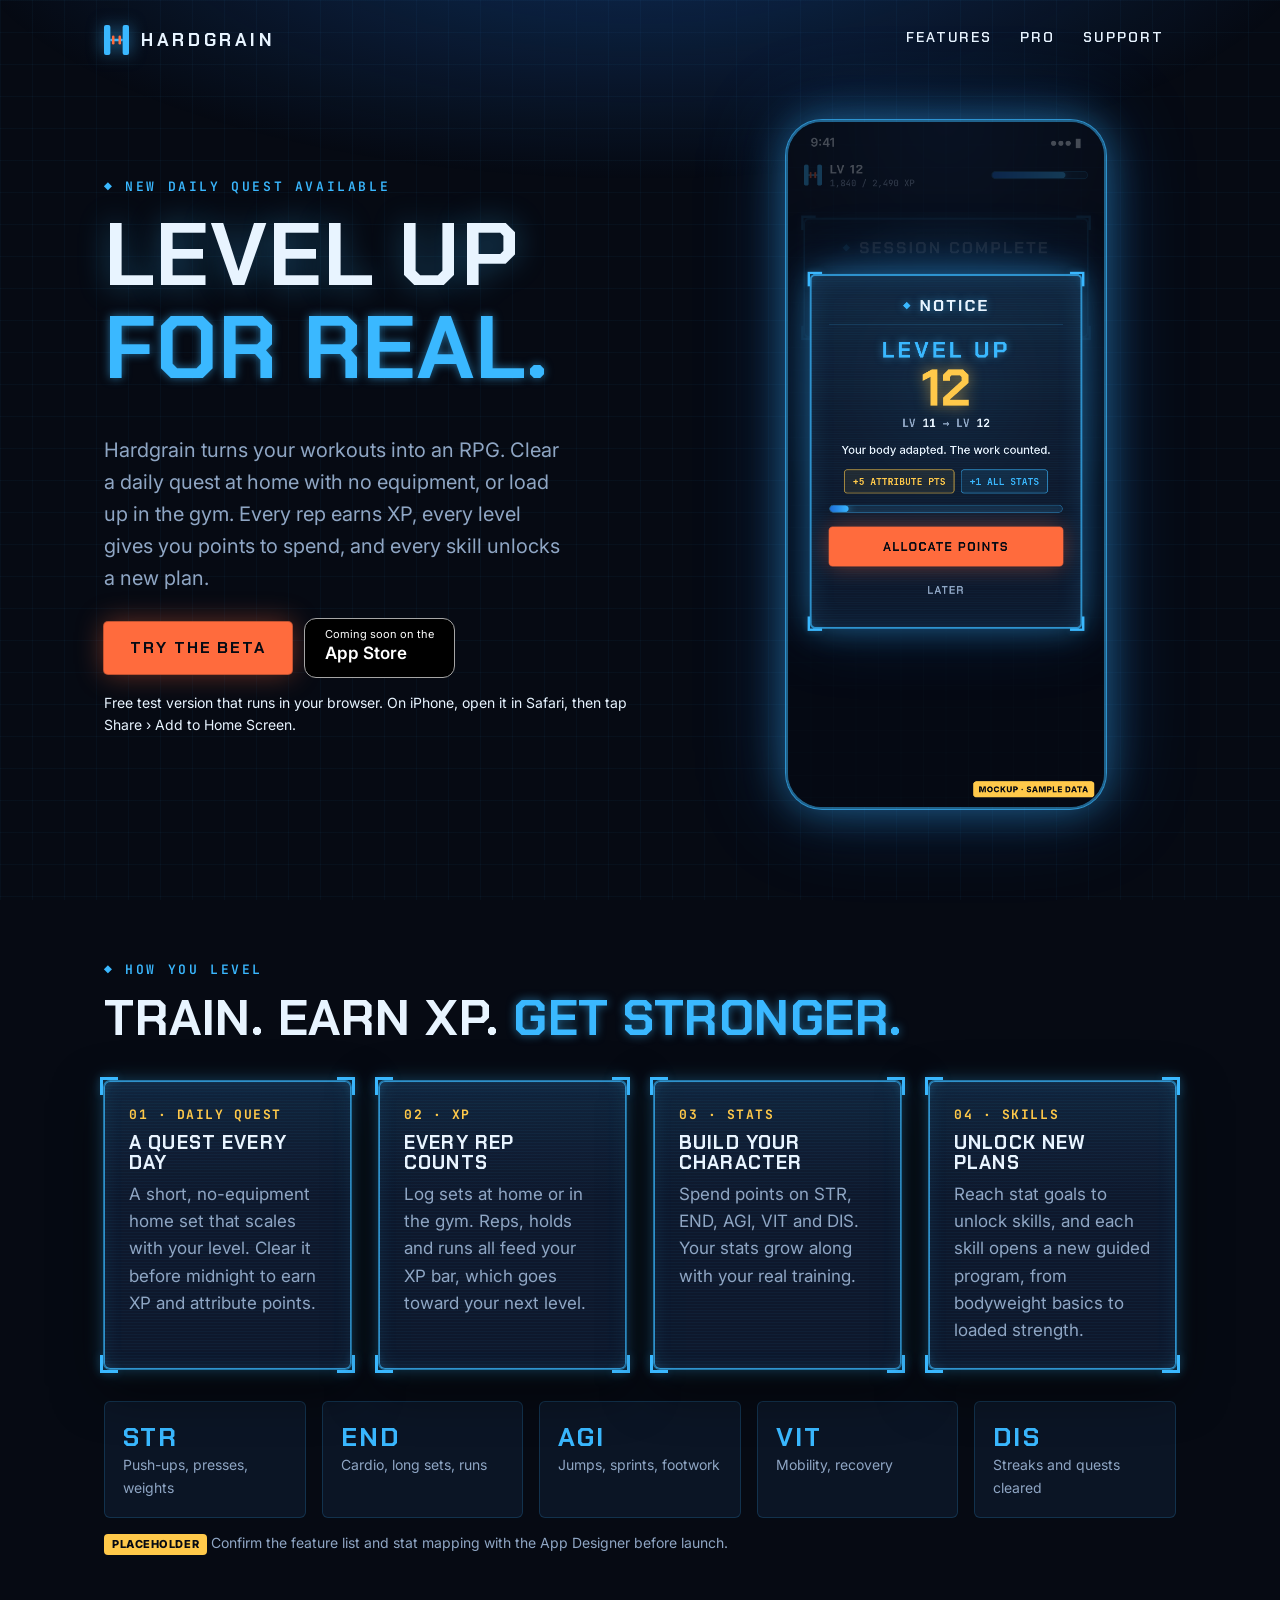
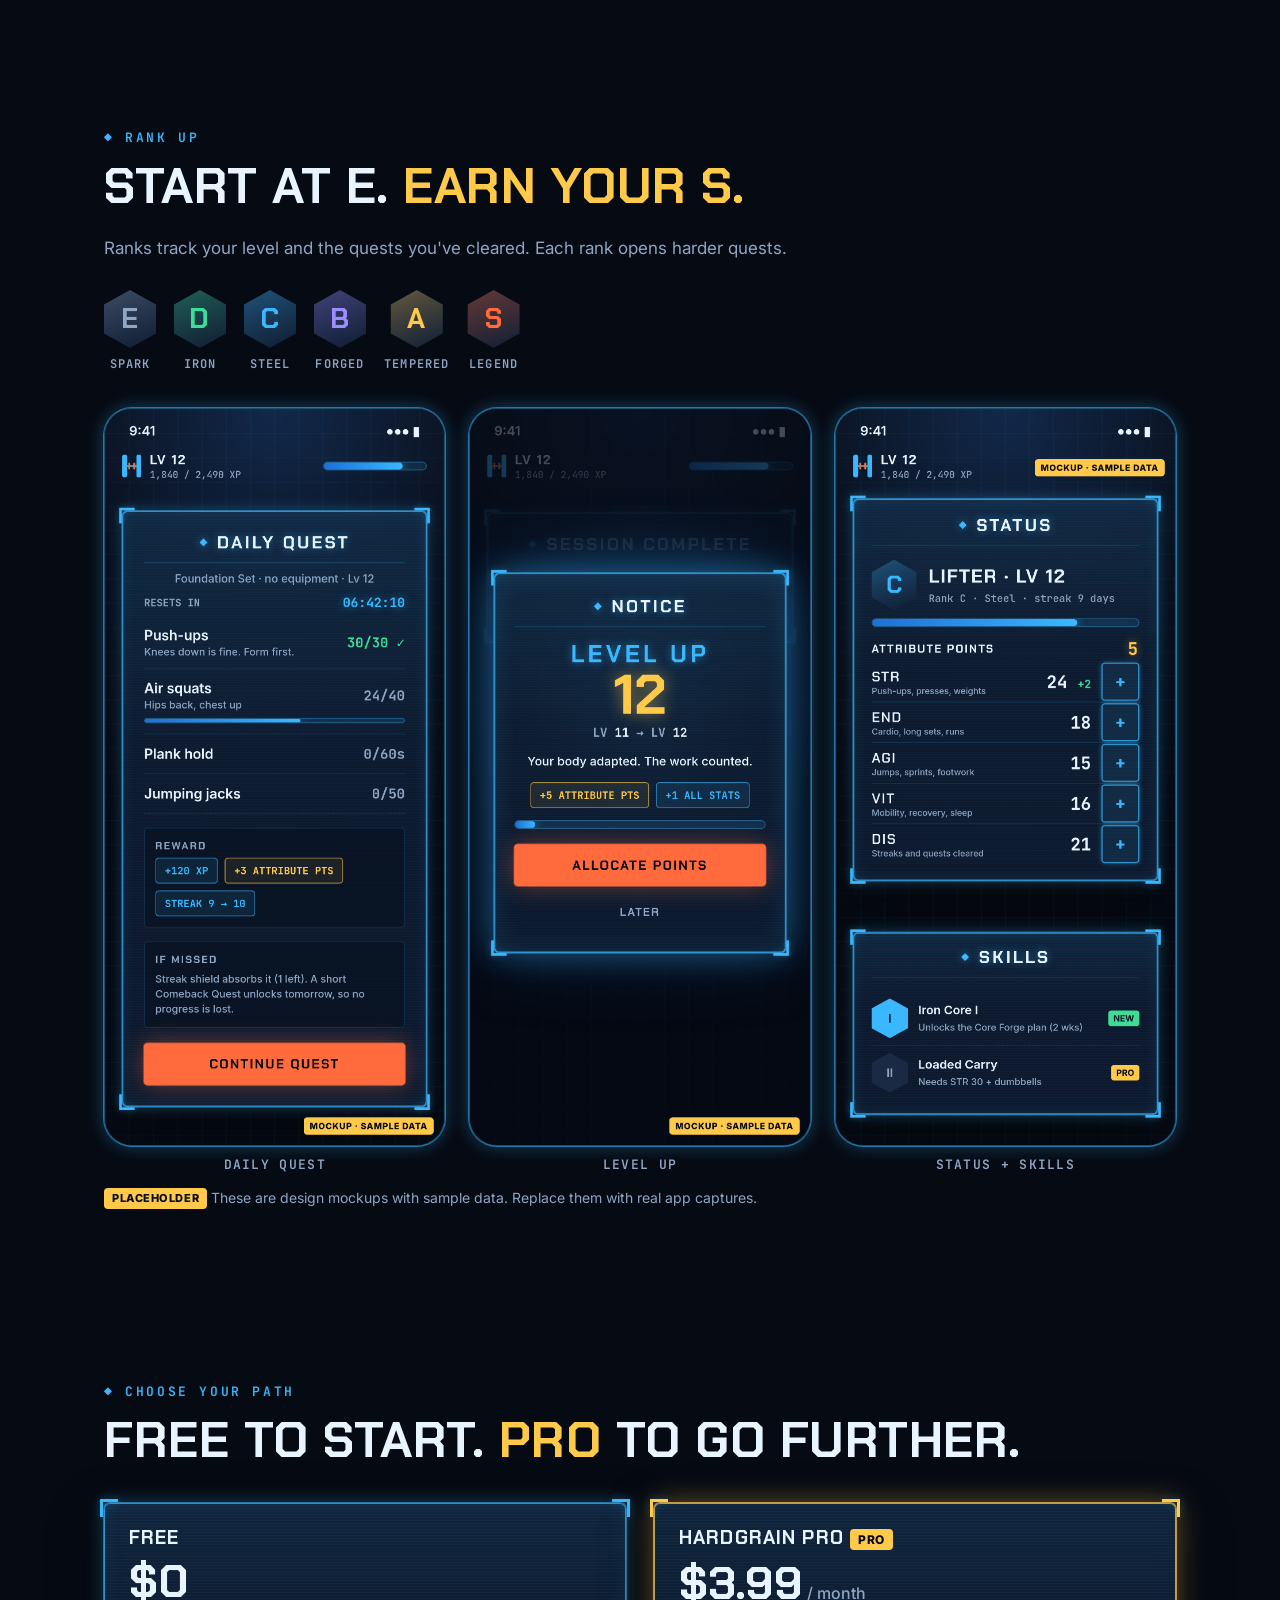
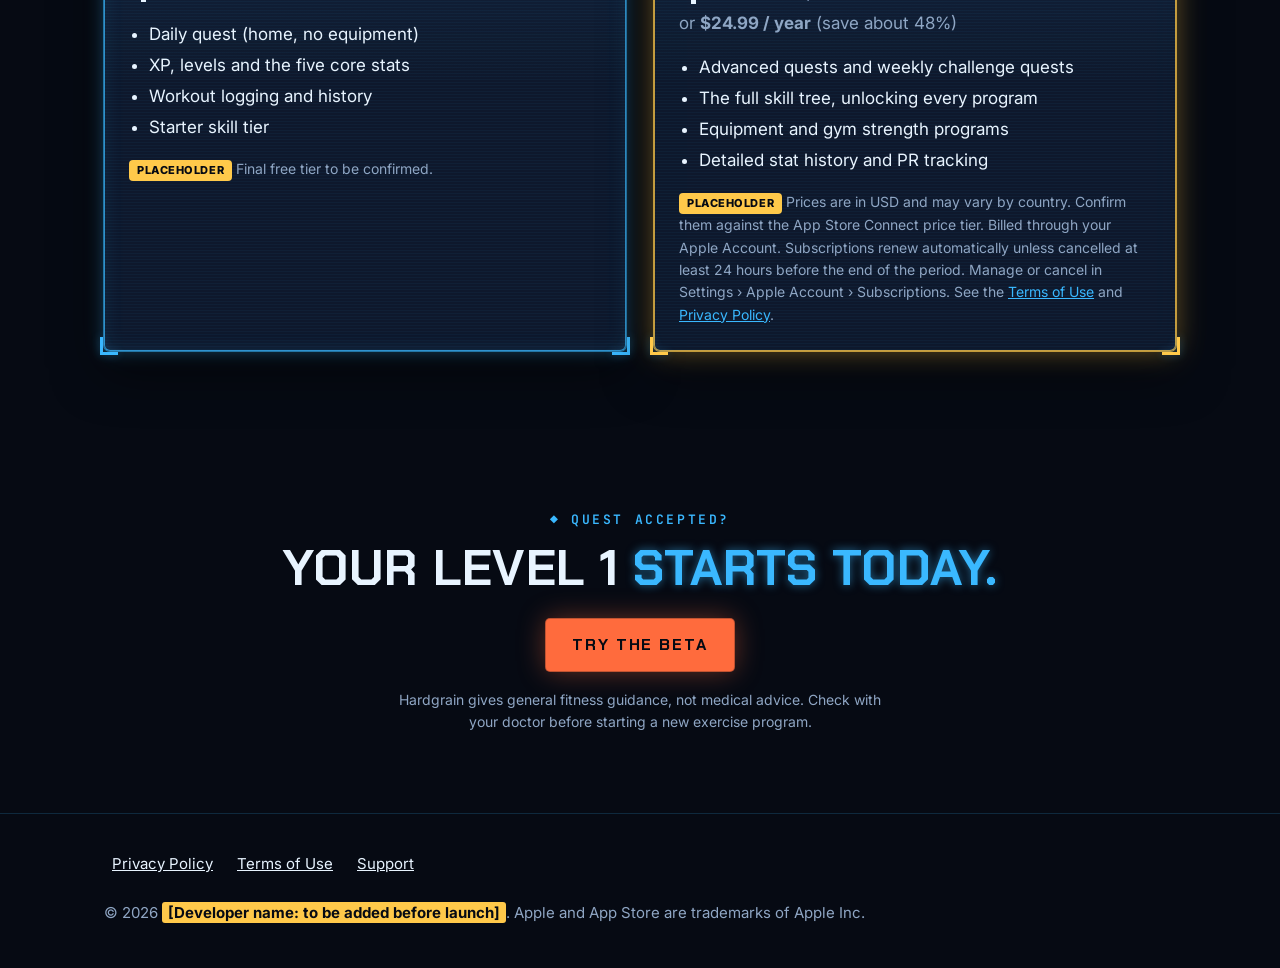
==== index.html @ fe922358 "Hardgrain beta" ====
<!doctype html><html lang="en"><head><meta charset="utf-8"><meta name="viewport" content="width=device-width,initial-scale=1"><link rel="preconnect" href="https://fonts.googleapis.com"><link rel="preconnect" href="https://fonts.gstatic.com" crossorigin><link href="https://fonts.googleapis.com/css2?family=Chakra+Petch:wght@500;600;700&family=Inter:wght@400..800&family=JetBrains+Mono:wght@500;700&display=swap" rel="stylesheet"><meta name="theme-color" content="#060A13"><link rel="stylesheet" href="styles.css"><link rel="icon" href="hardgrain-mark.svg" type="image/svg+xml"><link rel="apple-touch-icon" href="apple-touch-icon.png"><link rel="icon" type="image/png" sizes="32x32" href="favicon-32.png"><title>Hardgrain: Level Up Your Workouts</title><meta name="description" content="Hardgrain turns workouts into an RPG: daily quests, XP, stats and skills, at home or in the gym."></head><body>
<header class="wrap nav"><a class="brand" href="index.html"><img src="hardgrain-mark.svg" alt="" width="25" height="30">Hardgrain</a><nav aria-label="Main"><ul><li><a href="index.html#features">Features</a></li><li><a href="index.html#pro">Pro</a></li><li><a href="support.html">Support</a></li></ul></nav></header>
<main>
<section class="wrap hero" aria-labelledby="h" style="padding-top:40px">
 <div>
  <span class="eyebrow">◆ New daily quest available</span>
  <h1 id="h">Level up<br><span class="hl">for real.</span></h1>
  <p class="lede">Hardgrain turns your workouts into an RPG. Clear a daily quest at home with no equipment, or load up in the gym. Every rep earns XP, every level gives you points to spend, and every skill unlocks a new plan.</p>
  <div class="ctas"><a class="btn btn-primary" href="/app/">Try the beta</a><a class="badge" href="#" aria-label="App Store (coming soon)"><span><small>Coming soon on the</small>App Store</span></a></div>
  <p class="fine">Free test version that runs in your browser. On iPhone, open it in Safari, then tap Share › Add to Home Screen.</p>
 </div>
 <div class="shot"><img src="hardgrain-mockup-levelup-1179x2556.png" alt="Hardgrain level-up screen showing Level 12 and five attribute points to allocate" width="1179" height="2556"></div>
</section>

<section id="features" aria-labelledby="f"><div class="wrap">
 <span class="eyebrow">◆ How you level</span>
 <h2 id="f">Train. Earn XP. <span class="hl">Get stronger.</span></h2>
 <div class="grid">
  <div class="system-window"><span class="ic">01 · DAILY QUEST</span><h3>A quest every day</h3><p>A short, no-equipment home set that scales with your level. Clear it before midnight to earn XP and attribute points.</p></div>
  <div class="system-window"><span class="ic">02 · XP</span><h3>Every rep counts</h3><p>Log sets at home or in the gym. Reps, holds and runs all feed your XP bar, which goes toward your next level.</p></div>
  <div class="system-window"><span class="ic">03 · STATS</span><h3>Build your character</h3><p>Spend points on STR, END, AGI, VIT and DIS. Your stats grow along with your real training.</p></div>
  <div class="system-window"><span class="ic">04 · SKILLS</span><h3>Unlock new plans</h3><p>Reach stat goals to unlock skills, and each skill opens a new guided program, from bodyweight basics to loaded strength.</p></div>
 </div>
 <div class="stats" aria-label="Attributes">
  <div class="stat"><b>STR</b><span>Push-ups, presses, weights</span></div>
  <div class="stat"><b>END</b><span>Cardio, long sets, runs</span></div>
  <div class="stat"><b>AGI</b><span>Jumps, sprints, footwork</span></div>
  <div class="stat"><b>VIT</b><span>Mobility, recovery</span></div>
  <div class="stat"><b>DIS</b><span>Streaks and quests cleared</span></div>
 </div>
 <p class="fine muted"><span class="placeholder">Placeholder</span> Confirm the feature list and stat mapping with the App Designer before launch.</p>
</div></section>

<section aria-labelledby="r"><div class="wrap">
 <span class="eyebrow">◆ Rank up</span>
 <h2 id="r">Start at E. <span class="gold">Earn your S.</span></h2>
 <p class="muted">Ranks track your level and the quests you've cleared. Each rank opens harder quests.</p>
 <div class="ranks">
  <div><span class="rank-badge" data-rank="E">E</span>SPARK</div>
  <div><span class="rank-badge" data-rank="D">D</span>IRON</div>
  <div><span class="rank-badge" data-rank="C">C</span>STEEL</div>
  <div><span class="rank-badge" data-rank="B">B</span>FORGED</div>
  <div><span class="rank-badge" data-rank="A">A</span>TEMPERED</div>
  <div><span class="rank-badge" data-rank="S">S</span>LEGEND</div>
 </div>
 <div class="screens">
  <figure><img src="hardgrain-mockup-quest-1179x2556.png" alt="Daily quest window" loading="lazy" width="1179" height="2556"><figcaption>DAILY QUEST</figcaption></figure>
  <figure><img src="hardgrain-mockup-levelup-1179x2556.png" alt="Level-up notice" loading="lazy" width="1179" height="2556"><figcaption>LEVEL UP</figcaption></figure>
  <figure><img src="hardgrain-mockup-stats-1179x2556.png" alt="Status window with attribute points" loading="lazy" width="1179" height="2556"><figcaption>STATUS + SKILLS</figcaption></figure>
 </div>
 <p class="fine muted"><span class="placeholder">Placeholder</span> These are design mockups with sample data. Replace them with real app captures.</p>
</div></section>

<section id="pro" aria-labelledby="p"><div class="wrap">
 <span class="eyebrow">◆ Choose your path</span>
 <h2 id="p">Free to start. <span class="gold">Pro</span> to go further.</h2>
 <div class="plans">
  <div class="plan system-window"><h3>Free</h3><div class="price">$0</div><ul><li>Daily quest (home, no equipment)</li><li>XP, levels and the five core stats</li><li>Workout logging and history</li><li>Starter skill tier</li></ul><p class="fine muted"><span class="placeholder">Placeholder</span> Final free tier to be confirmed.</p></div>
  <div class="plan pro system-window"><h3>Hardgrain Pro <span class="pill">PRO</span></h3><div class="price">$3.99<small> / month</small></div><p>or <strong>$24.99 / year</strong> (save about 48%)</p><ul><li>Advanced quests and weekly challenge quests</li><li>The full skill tree, unlocking every program</li><li>Equipment and gym strength programs</li><li>Detailed stat history and PR tracking</li></ul><p class="fine muted"><span class="placeholder">Placeholder</span> Prices are in USD and may vary by country. Confirm them against the App Store Connect price tier. Billed through your Apple Account. Subscriptions renew automatically unless cancelled at least 24 hours before the end of the period. Manage or cancel in Settings › Apple Account › Subscriptions. See the <a href="terms.html">Terms of Use</a> and <a href="privacy.html">Privacy Policy</a>.</p></div>
 </div>
</div></section>

<section class="cta" aria-labelledby="d"><div class="wrap">
 <span class="eyebrow">◆ Quest accepted?</span>
 <h2 id="d">Your level 1 <span class="hl">starts today.</span></h2>
 <div class="ctas" style="justify-content:center"><a class="btn btn-primary" href="/app/">Try the beta</a></div>
 <p class="fine muted" style="max-width:56ch;margin:18px auto 0">Hardgrain gives general fitness guidance, not medical advice. Check with your doctor before starting a new exercise program.</p>
</div></section>
</main>
<footer><div class="wrap"><nav aria-label="Legal"><a href="privacy.html">Privacy Policy</a><a href="terms.html">Terms of Use</a><a href="support.html">Support</a></nav><p>© 2026 <span class="ph">[Developer name: to be added before launch]</span>. Apple and App Store are trademarks of Apple Inc.</p></div></footer>
</body></html>
---- styles.css ----
/* Hardgrain landing v2: "Level-Up HUD". All tokens come from hardgrain-theme.css (the same file the app uses). */
@import url("hardgrain-theme.css");
*{box-sizing:border-box}html{scroll-behavior:smooth}
body{margin:0;background:var(--hg-void);color:var(--hg-text);font:400 17px/1.6 var(--font-ui);-webkit-font-smoothing:antialiased;position:relative}
body::before{content:"";position:fixed;inset:0;pointer-events:none;z-index:0;
  background:radial-gradient(90% 50% at 50% -10%,rgba(30,111,217,.35),transparent 60%),
  linear-gradient(rgba(58,184,255,.04) 1px,transparent 1px) 0 0/32px 32px,
  linear-gradient(90deg,rgba(58,184,255,.04) 1px,transparent 1px) 0 0/32px 32px}
main,header,footer{position:relative;z-index:1}
a{color:var(--hg-blue)}a:focus-visible,button:focus-visible{outline:2px solid var(--hg-gold);outline-offset:3px}
.wrap{max-width:1120px;margin:0 auto;padding:0 24px}
/* nav */
.nav{display:flex;align-items:center;justify-content:space-between;padding:18px 24px}
.brand{display:flex;align-items:center;gap:12px;font:700 18px/1 var(--font-display);letter-spacing:.2em;text-transform:uppercase;color:var(--hg-text);text-decoration:none}
.brand img{height:30px;width:auto;filter:drop-shadow(0 0 8px rgba(58,184,255,.6))}
.nav ul{display:flex;gap:4px;list-style:none;margin:0;padding:0}
.nav ul a{display:inline-block;min-height:44px;padding:10px 12px;color:var(--hg-text);text-decoration:none;font:600 14px var(--font-display);letter-spacing:.14em;text-transform:uppercase}
.nav ul a:hover{color:var(--hg-blue);text-shadow:var(--hg-text-glow)}
/* type */
h1,h2,h3{font-family:var(--font-display);line-height:1.05;margin:0 0 .45em;letter-spacing:.01em}
h1{font-size:clamp(44px,7.5vw,88px);font-weight:700;text-transform:uppercase;text-shadow:0 0 30px rgba(58,184,255,.35)}
h2{font-size:clamp(30px,4.6vw,50px);font-weight:700;text-transform:uppercase}
h3{font-size:21px;font-weight:700}
.hl{color:var(--hg-blue);text-shadow:var(--hg-text-glow)}
.gold{color:var(--hg-gold)}
.eyebrow{font:600 13px var(--font-mono);letter-spacing:.2em;color:var(--hg-blue);text-transform:uppercase;margin-bottom:14px;display:block}
.muted{color:var(--hg-text-muted)}
section{padding:80px 0}
/* hero */
.hero{display:grid;grid-template-columns:1.1fr .9fr;gap:48px;align-items:center;padding:48px 24px 72px}
.lede{font-size:20px;color:var(--hg-text-muted);max-width:36ch}
.shot{max-width:320px;margin:0 auto;border-radius:36px;overflow:hidden;border:2px solid rgba(58,184,255,.5);box-shadow:var(--hg-glow-lg)}
.shot img{display:block;width:100%;height:auto}
/* badge + buttons */
.badge{display:inline-flex;align-items:center;gap:10px;min-height:56px;padding:10px 20px;background:#000;color:#fff;border:1px solid #A6A6A6;border-radius:12px;text-decoration:none;font-weight:600;margin-top:24px}
.badge small{display:block;font-size:11px;font-weight:400;line-height:1}
.placeholder{display:inline-block;background:var(--hg-gold);color:var(--hg-text-on-accent);font:800 11px/1 var(--font-ui);padding:5px 8px;border-radius:4px;text-transform:uppercase;letter-spacing:.05em;vertical-align:middle}
.btn{display:inline-flex;align-items:center;justify-content:center;min-height:48px;padding:12px 24px;background:var(--hg-ember);color:var(--hg-text-on-accent);font:700 15px var(--font-display);letter-spacing:.12em;text-transform:uppercase;border-radius:var(--hg-radius-ctrl);text-decoration:none;box-shadow:var(--hg-glow-ember)}
/* windows (reuse theme .system-window) */
.grid{display:grid;grid-template-columns:repeat(auto-fit,minmax(240px,1fr));gap:28px;margin-top:36px}
.system-window h3{font-size:19px;letter-spacing:.06em;text-transform:uppercase}
.system-window p{margin:0;color:var(--hg-text-muted)}
.ic{font:700 13px var(--font-mono);color:var(--hg-gold);letter-spacing:.12em;display:block;margin-bottom:10px}
/* stats strip */
.stats{display:grid;grid-template-columns:repeat(auto-fit,minmax(170px,1fr));gap:16px;margin-top:32px}
.stat{border:1px solid var(--hg-panel-line);background:rgba(16,29,51,.6);border-radius:var(--hg-radius-window);padding:18px}
.stat b{font:700 26px var(--font-display);color:var(--hg-blue);letter-spacing:.08em}
.stat span{display:block;color:var(--hg-text-muted);font-size:14px}
/* ranks */
.ranks{display:flex;flex-wrap:wrap;gap:18px;margin-top:28px;align-items:center}
.ranks div{text-align:center;font:600 12px var(--font-mono);color:var(--hg-text-muted);letter-spacing:.1em}
.ranks .rank-badge{display:grid;margin:0 auto 8px}
/* screens */
.screens{display:grid;grid-template-columns:repeat(3,1fr);gap:24px;margin-top:36px}
.screens figure{margin:0}.screens img{width:100%;height:auto;display:block;border-radius:28px;border:1.5px solid rgba(58,184,255,.4);box-shadow:var(--hg-glow-md)}
.screens figcaption{font:600 13px var(--font-mono);color:var(--hg-text-muted);text-align:center;margin-top:10px;letter-spacing:.1em}
/* plans */
.plans{display:grid;grid-template-columns:repeat(auto-fit,minmax(280px,1fr));gap:28px;margin-top:36px}
.plan .price{font:700 46px/1 var(--font-display);margin:10px 0 4px}.plan .price small{font:500 16px var(--font-ui);color:var(--hg-text-muted)}
.plan ul{padding-left:20px;color:var(--hg-text)}.plan li{margin:4px 0}
.plan.pro{--hg-bracket-color:var(--hg-gold);border-color:rgba(255,201,74,.75);box-shadow:var(--hg-glow-gold),var(--hg-shadow-drop)}
.pill{display:inline-block;background:var(--hg-gold);color:var(--hg-text-on-accent);border-radius:4px;padding:3px 8px;font:800 12px var(--font-ui);letter-spacing:.06em;vertical-align:middle}
.fine{font-size:14px}
.cta{text-align:center}
/* footer */
footer{border-top:1px solid var(--hg-panel-line);padding:28px 0;color:var(--hg-text-muted);font-size:15px}
footer nav{display:flex;flex-wrap:wrap;gap:4px 8px}footer a{color:var(--hg-text);display:inline-block;min-height:44px;padding:10px 8px}
/* legal / support docs */
.doc{max-width:780px;padding:32px 24px 80px;margin:0 auto}
.doc h1{font-size:clamp(34px,5.5vw,56px)}
.doc h2{font-size:22px;margin-top:38px;color:var(--hg-blue);letter-spacing:.06em}
.doc h3{font-size:18px;margin-top:24px}
.doc p,.doc li{color:var(--hg-text)}.doc .meta{color:var(--hg-text-muted);font-family:var(--font-mono);font-size:14px}
.notice{position:relative;background:rgba(255,201,74,.08);border:1.5px solid rgba(255,201,74,.7);color:var(--hg-text);border-radius:var(--hg-radius-window);padding:16px 20px;font-weight:600;margin:20px 0 32px;box-shadow:var(--hg-glow-gold)}
.ph{background:var(--hg-gold);color:var(--hg-text-on-accent);font-weight:700;padding:1px 6px;border-radius:3px}
.todo{background:rgba(16,29,51,.7);border:1.5px dashed var(--hg-text-muted);border-radius:var(--hg-radius-window);padding:12px 16px;color:var(--hg-text-muted)}
.todo a{color:var(--hg-blue)}
@media (max-width:860px){.hero{grid-template-columns:1fr;padding-top:16px}.screens{grid-template-columns:1fr;max-width:340px;margin-left:auto;margin-right:auto}.nav ul a{padding:10px 7px;font-size:12px}}
/* Added for the test build */
.ctas{display:flex;flex-wrap:wrap;gap:12px;align-items:center;margin-top:24px}
.ctas .badge{margin-top:0}
.btn-primary,.btn.btn-primary{display:inline-flex;align-items:center;justify-content:center;min-height:52px;padding:12px 26px;background:var(--hg-ember);color:var(--hg-text-on-accent);font:700 16px var(--font-display);letter-spacing:.12em;text-transform:uppercase;border-radius:var(--hg-radius-ctrl);text-decoration:none;box-shadow:var(--hg-glow-ember)}
.doc .lede{color:var(--hg-text-muted)}
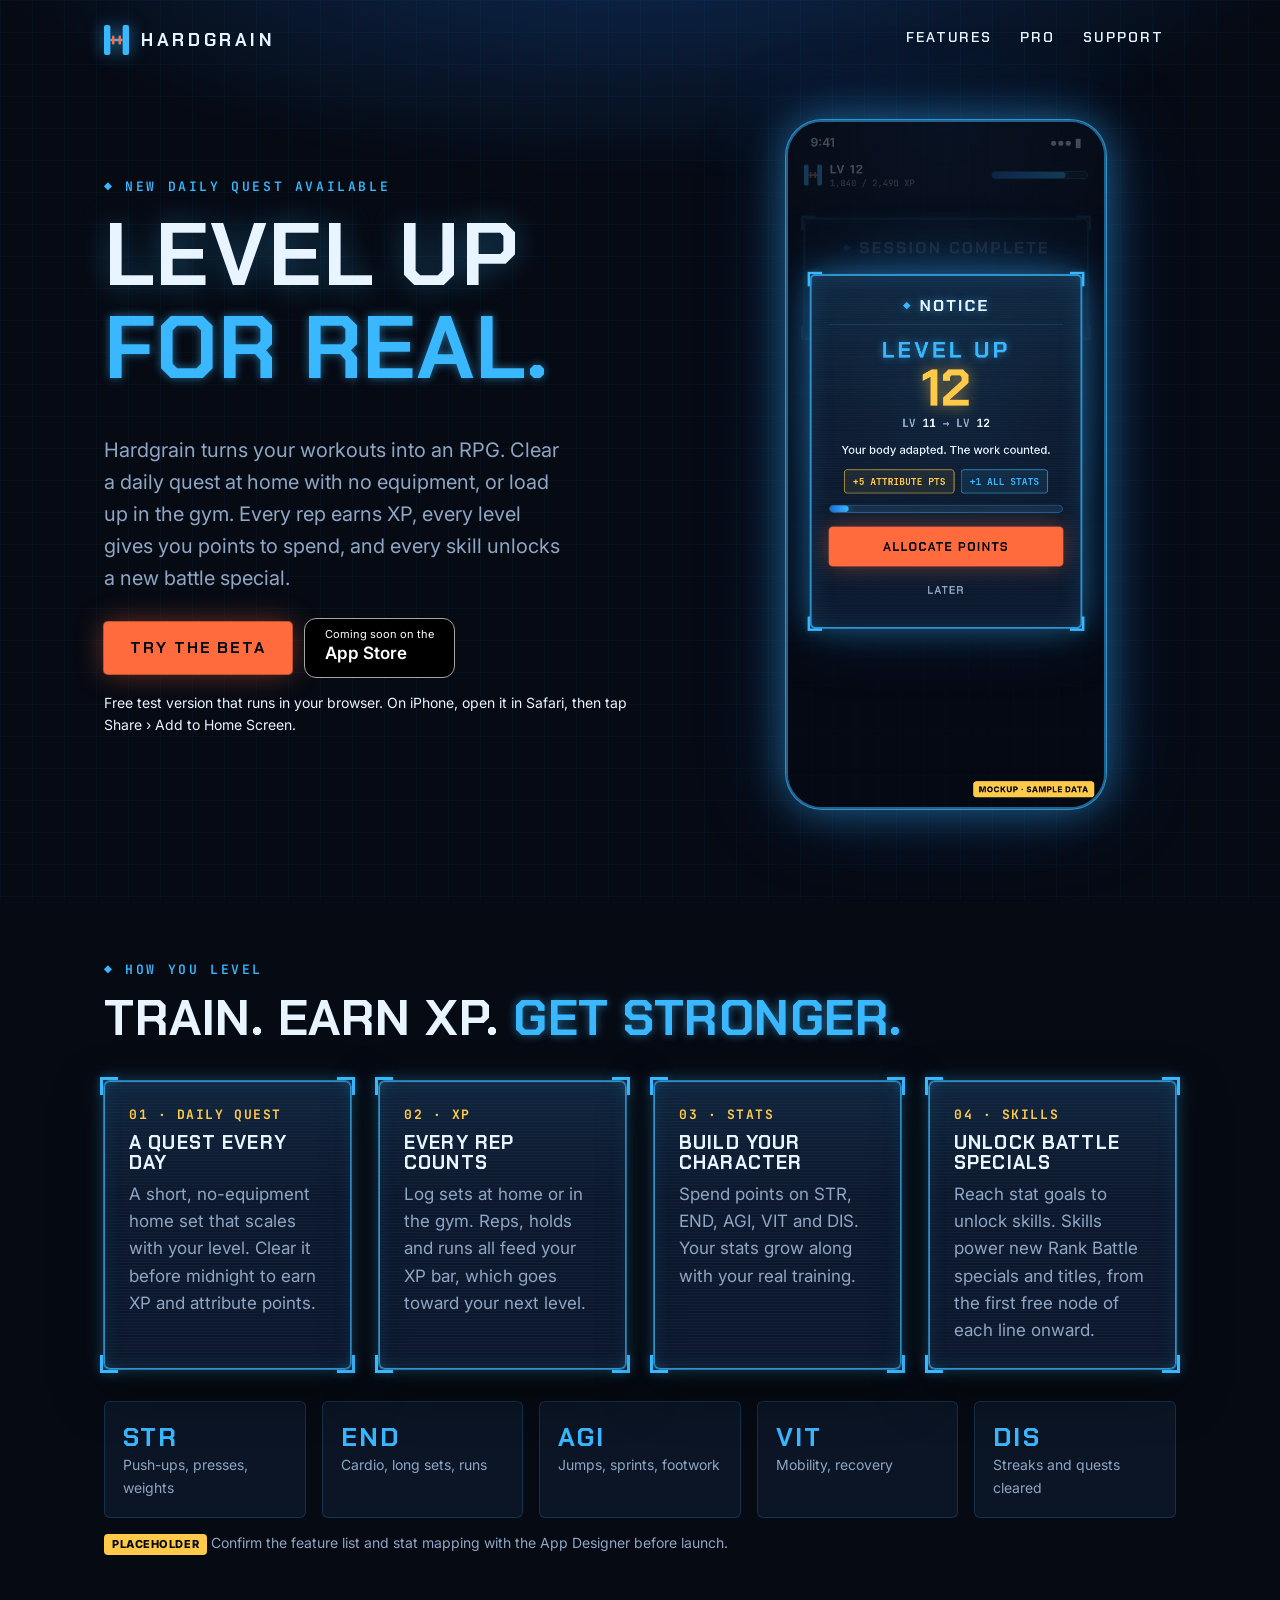
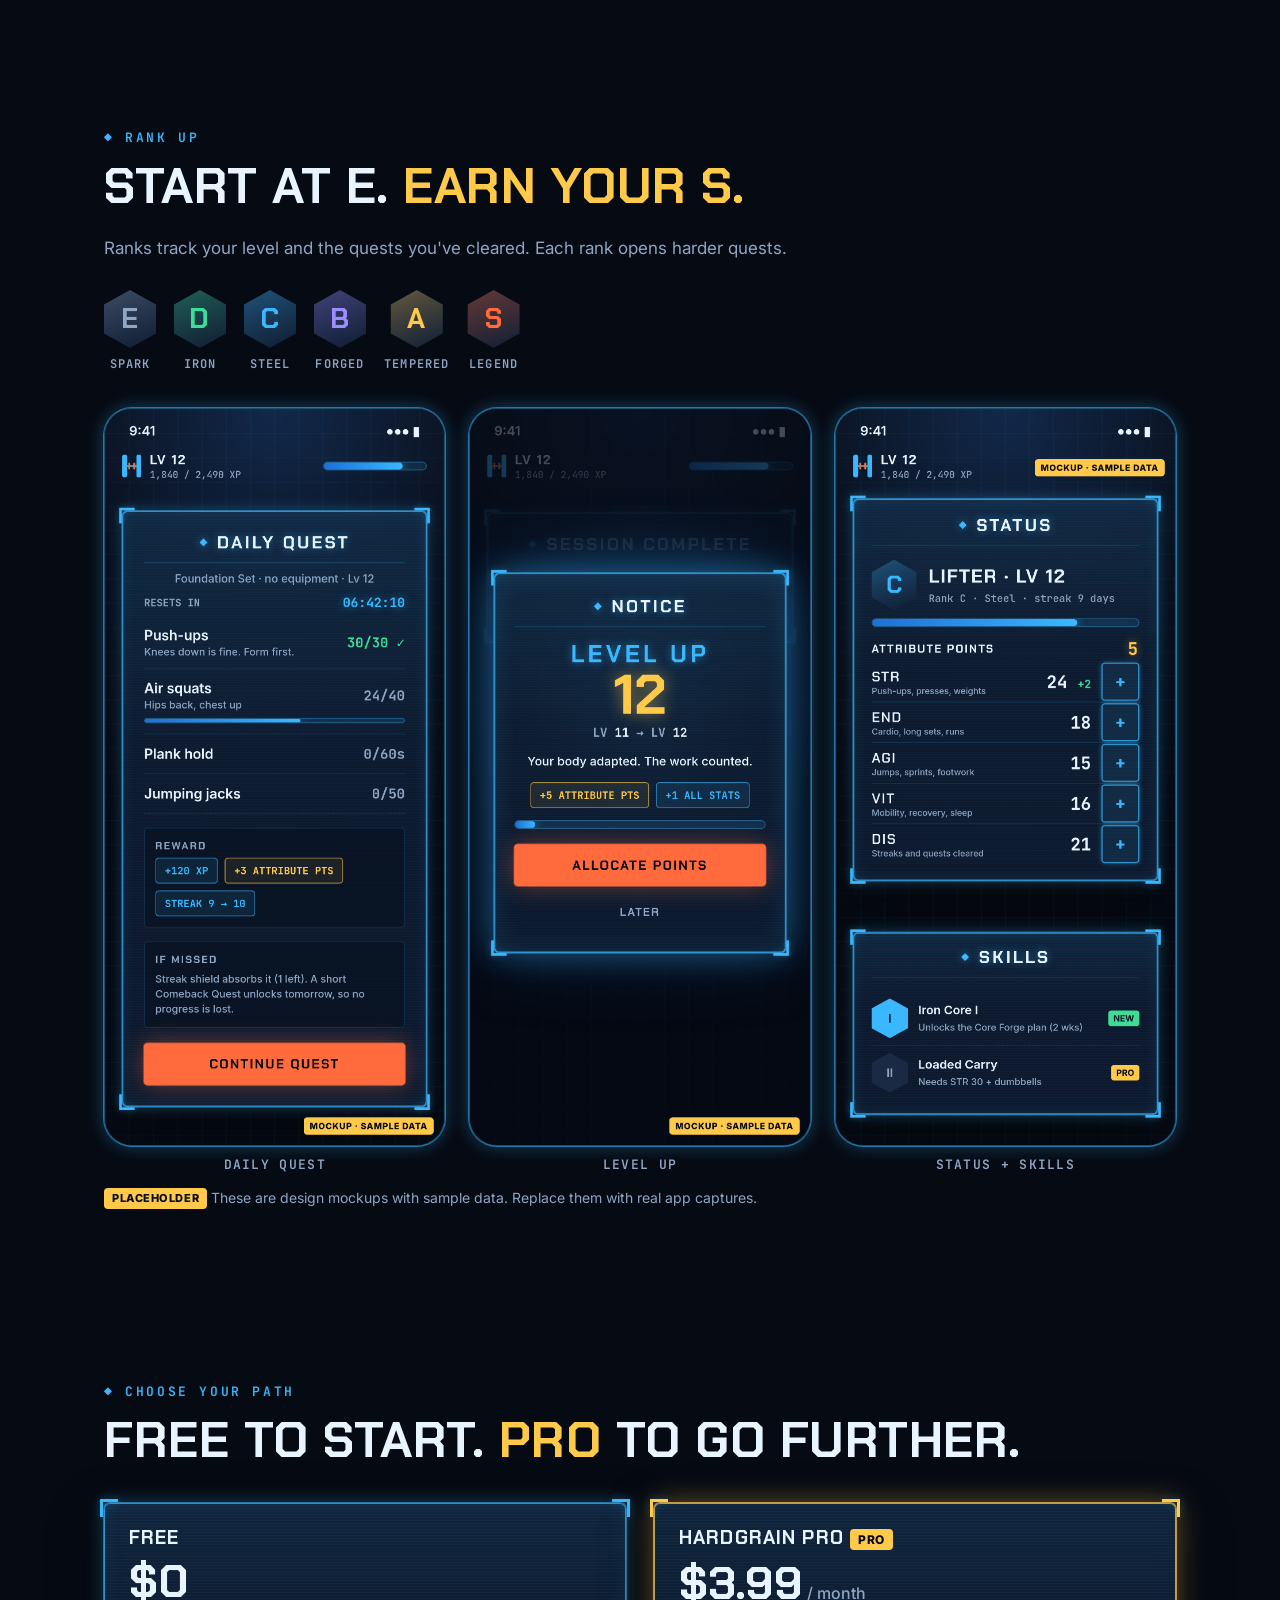
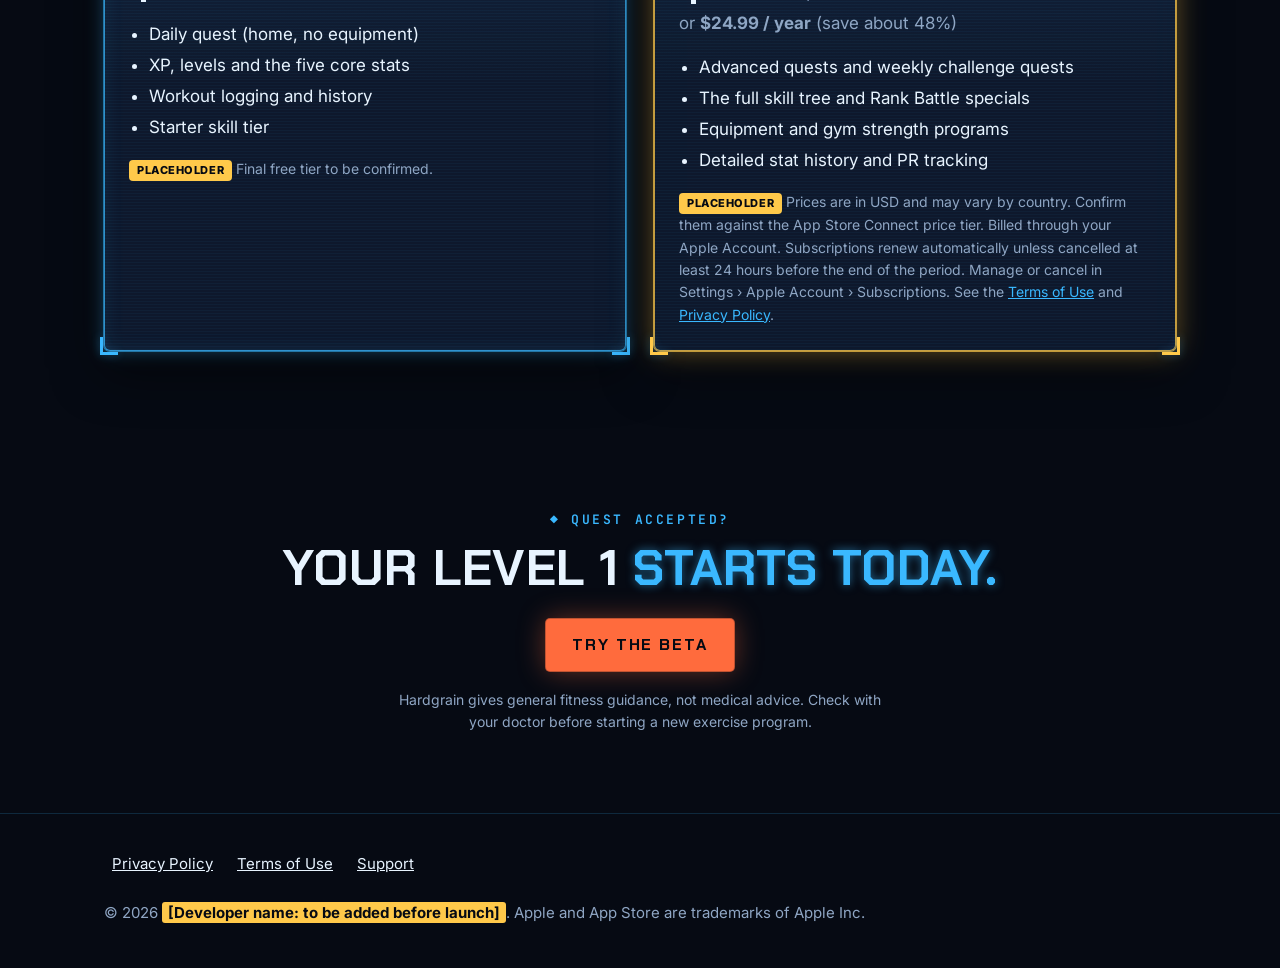
==== commit 3fc7f532: "hg-v33: unlock every workout plan from the start Skill-gated and equipment-hidden plans are now open" ====
--- a/index.html
+++ b/index.html
@@ -5,7 +5,7 @@
  <div>
   <span class="eyebrow">◆ New daily quest available</span>
   <h1 id="h">Level up<br><span class="hl">for real.</span></h1>
-  <p class="lede">Hardgrain turns your workouts into an RPG. Clear a daily quest at home with no equipment, or load up in the gym. Every rep earns XP, every level gives you points to spend, and every skill unlocks a new plan.</p>
+  <p class="lede">Hardgrain turns your workouts into an RPG. Clear a daily quest at home with no equipment, or load up in the gym. Every rep earns XP, every level gives you points to spend, and every skill unlocks a new battle special.</p>
   <div class="ctas"><a class="btn btn-primary" href="/app/">Try the beta</a><a class="badge" href="#" aria-label="App Store (coming soon)"><span><small>Coming soon on the</small>App Store</span></a></div>
   <p class="fine">Free test version that runs in your browser. On iPhone, open it in Safari, then tap Share › Add to Home Screen.</p>
  </div>
@@ -19,7 +19,7 @@
   <div class="system-window"><span class="ic">01 · DAILY QUEST</span><h3>A quest every day</h3><p>A short, no-equipment home set that scales with your level. Clear it before midnight to earn XP and attribute points.</p></div>
   <div class="system-window"><span class="ic">02 · XP</span><h3>Every rep counts</h3><p>Log sets at home or in the gym. Reps, holds and runs all feed your XP bar, which goes toward your next level.</p></div>
   <div class="system-window"><span class="ic">03 · STATS</span><h3>Build your character</h3><p>Spend points on STR, END, AGI, VIT and DIS. Your stats grow along with your real training.</p></div>
-  <div class="system-window"><span class="ic">04 · SKILLS</span><h3>Unlock new plans</h3><p>Reach stat goals to unlock skills, and each skill opens a new guided program, from bodyweight basics to loaded strength.</p></div>
+  <div class="system-window"><span class="ic">04 · SKILLS</span><h3>Unlock battle specials</h3><p>Reach stat goals to unlock skills. Skills power new Rank Battle specials and titles, from the first free node of each line onward.</p></div>
  </div>
  <div class="stats" aria-label="Attributes">
   <div class="stat"><b>STR</b><span>Push-ups, presses, weights</span></div>
@@ -56,7 +56,7 @@
  <h2 id="p">Free to start. <span class="gold">Pro</span> to go further.</h2>
  <div class="plans">
   <div class="plan system-window"><h3>Free</h3><div class="price">$0</div><ul><li>Daily quest (home, no equipment)</li><li>XP, levels and the five core stats</li><li>Workout logging and history</li><li>Starter skill tier</li></ul><p class="fine muted"><span class="placeholder">Placeholder</span> Final free tier to be confirmed.</p></div>
-  <div class="plan pro system-window"><h3>Hardgrain Pro <span class="pill">PRO</span></h3><div class="price">$3.99<small> / month</small></div><p>or <strong>$24.99 / year</strong> (save about 48%)</p><ul><li>Advanced quests and weekly challenge quests</li><li>The full skill tree, unlocking every program</li><li>Equipment and gym strength programs</li><li>Detailed stat history and PR tracking</li></ul><p class="fine muted"><span class="placeholder">Placeholder</span> Prices are in USD and may vary by country. Confirm them against the App Store Connect price tier. Billed through your Apple Account. Subscriptions renew automatically unless cancelled at least 24 hours before the end of the period. Manage or cancel in Settings › Apple Account › Subscriptions. See the <a href="terms.html">Terms of Use</a> and <a href="privacy.html">Privacy Policy</a>.</p></div>
+  <div class="plan pro system-window"><h3>Hardgrain Pro <span class="pill">PRO</span></h3><div class="price">$3.99<small> / month</small></div><p>or <strong>$24.99 / year</strong> (save about 48%)</p><ul><li>Advanced quests and weekly challenge quests</li><li>The full skill tree and Rank Battle specials</li><li>Equipment and gym strength programs</li><li>Detailed stat history and PR tracking</li></ul><p class="fine muted"><span class="placeholder">Placeholder</span> Prices are in USD and may vary by country. Confirm them against the App Store Connect price tier. Billed through your Apple Account. Subscriptions renew automatically unless cancelled at least 24 hours before the end of the period. Manage or cancel in Settings › Apple Account › Subscriptions. See the <a href="terms.html">Terms of Use</a> and <a href="privacy.html">Privacy Policy</a>.</p></div>
  </div>
 </div></section>
 
